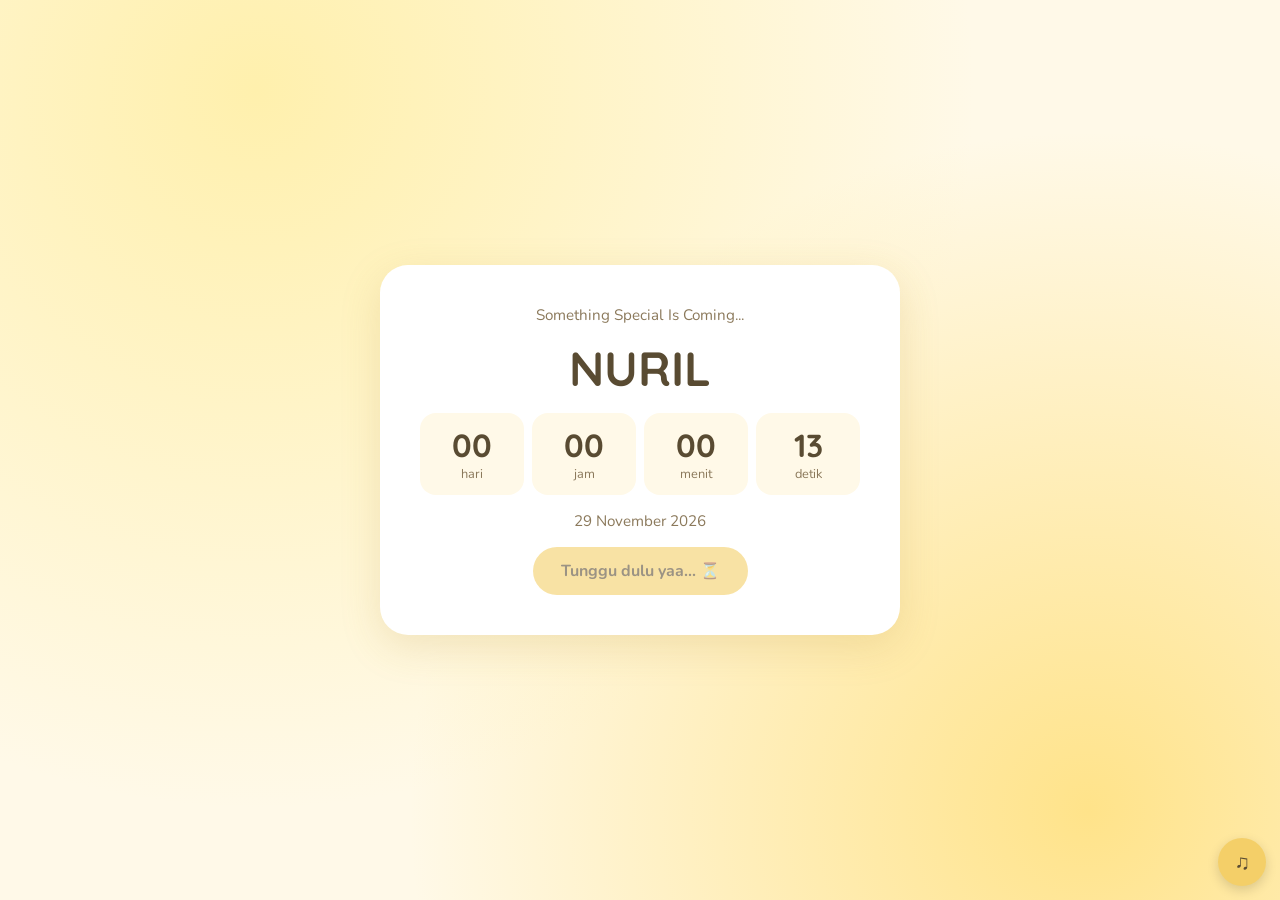
==== index.html @ 9e281577 "Add files via upload" ====
<!DOCTYPE html>
<html lang="id">
<head>
<meta charset="UTF-8">
<meta name="viewport" content="width=device-width, initial-scale=1">
<title>Birthday Website — Nuril 16th</title>
<link rel="preconnect" href="https://fonts.googleapis.com">
<link href="https://fonts.googleapis.com/css2?family=Nunito:wght@400;600;700&family=Quicksand:wght@500;700&display=swap" rel="stylesheet">
<link rel="stylesheet" href="css/style.css">
</head>
<body>
<div id="stars" aria-hidden="true"></div>

<main>
  <!-- Layar 0: countdown (hanya tampil sebelum waktu target) -->
  <section class="screen" id="countdown">
    <p class="small">Something Special Is Coming...</p>
    <h1>NURIL</h1>
    <div class="timer" role="timer" aria-live="off">
      <div><b id="t-d">00</b><span>hari</span></div>
      <div><b id="t-h">00</b><span>jam</span></div>
      <div><b id="t-m">00</b><span>menit</span></div>
      <div><b id="t-s">00</b><span>detik</span></div>
    </div>
    <p class="small" id="target-label">29 November 2026</p>
    <button class="btn" id="enter-btn" disabled>Tunggu dulu yaa... ⏳</button>
  </section>

  <!-- Card 1 -->
  <section class="screen" id="birthday">
    <h1>Happy Birthday<br>Nuril 16th<br>Yeaayyy</h1>
    <button class="btn" data-next="greet">Lanjut ✨</button>
  </section>

  <!-- Card 2 -->
  <section class="screen" id="greet">
    <p class="msg">Haii anak smanten selamat ulang tahunnn</p>
    <button class="btn" data-next="doa">Lanjut ✨</button>
  </section>

  <!-- Card 3 -->
  <section class="screen" id="doa">
    <p class="msg">ayo kita doa dulu 🤍</p>
    <label class="small" for="doa-input">Tulis doa dan harapan kamu di sini yaa...</label>
    <textarea id="doa-input" maxlength="500" rows="5" placeholder="Tulis doa kamu di sini..."></textarea>
    <p class="small"><span id="doa-count">0</span>/500</p>
    <p class="error" id="doa-error" role="alert" hidden>Doanya masih kosong nih, tulis dulu yaa 🤍</p>
    <button class="btn" id="doa-send">Aamiin, lanjut ✨</button>
  </section>

  <!-- Card 4 -->
  <section class="screen" id="aamiin">
    <p class="small">Doa kamu:</p>
    <p class="msg prayer" id="prayer-out"></p>
    <h1 class="pop">AAMIIN 🤍</h1>
    <button class="btn" data-next="candle">Lanjut ✨</button>
  </section>

  <!-- Card 5: lilin -->
  <section class="screen" id="candle">
    <p class="msg">Bantu tiup lilinnya yaa 🎂</p>
    <div class="cake" id="cake" data-step="0">
      <div class="candles">
        <div class="candle"><i class="flame"></i></div>
        <div class="candle"><i class="flame"></i></div>
        <div class="candle"><i class="flame"></i></div>
      </div>
      <div class="tier t1"></div>
      <div class="tier t2"></div>
      <div class="plate"></div>
    </div>
    <p class="msg" id="candle-done" hidden>Yeeayyy, lilinnya udah mati! 🎉</p>
    <button class="btn" id="blow-btn">Tiuppp!!! 💨</button>
    <button class="btn" id="candle-next" data-next="school" hidden>Lanjut ✨</button>
  </section>

  <!-- Card 6 -->
  <section class="screen" id="school">
    <p class="msg">semangatt yaaa sekolahnyaaa, aku seneng kamu punya mimpi jadi anak hukum, tapi aku lebih peduli semangat kamu dari pada cita cita kamu, apapun hasilnya nanti aku akan selalu dukung kamuu</p>
    <button class="btn" data-next="happy">Lanjut ✨</button>
  </section>

  <!-- Card 7 -->
  <section class="screen" id="happy">
    <p class="msg">tapi lebih dari itu, aku lebih berharap kamu bahagia di masa masa SMA ini, semoga disetiap momennya kamu selalu bahagia yaa</p>
    <button class="btn" data-next="honest">Lanjut ✨</button>
  </section>

  <!-- Card 8 -->
  <section class="screen" id="honest">
    <p class="msg">kalau nanti udh tercapai jadi orang yang jujur yaaa, jangan takut sama mereka, aku akan selalu berusaha ngelindungin orang jujur</p>
    <button class="btn" data-next="gift">Lanjut ✨</button>
  </section>

  <!-- Card 9 -->
  <section class="screen" id="gift">
    <p class="msg">kalau sempet ke albina kamu ke ibu soto yaa, aku udah nitipin hadiah buat kamuu, diambil okeee??!</p>
    <button class="btn" id="restart">Kembali ke awal ↺</button>
  </section>
</main>

<button class="music" id="music-btn" aria-pressed="false" aria-label="Putar musik">♫</button>
<audio id="bgm" src="assets/audio/bgm.mp3" loop preload="auto"></audio>
<script src="js/script.js"></script>
</body>
</html>
---- css/style.css ----
:root{--bg:#FFF9E8;--y1:#FFF0AD;--y2:#FFE38A;--card:#FFF;--text:#594B32;--text2:#8B795B;--btn:#F4CF68;--btn-h:#EABF4F}
*{box-sizing:border-box}
html,body{margin:0}
body{min-height:100vh;min-height:100svh;font-family:Nunito,system-ui,sans-serif;color:var(--text);
  background:radial-gradient(circle at 20% 10%,var(--y1),transparent 55%),radial-gradient(circle at 85% 90%,var(--y2),transparent 50%),var(--bg);
  overflow-x:hidden}
main{min-height:100vh;min-height:100svh;display:grid;place-items:center;padding:16px}
.screen{display:none;width:100%;max-width:520px;background:var(--card);border-radius:28px;padding:clamp(22px,6vw,40px);
  text-align:center;box-shadow:0 12px 40px rgba(180,140,40,.18);flex-direction:column;align-items:center;gap:16px;position:relative;z-index:1}
.screen.active{display:flex;animation:in .5s ease both}
@keyframes in{from{opacity:0;transform:translateY(10px) scale(.98)}to{opacity:1;transform:none}}
h1{font-family:Quicksand,sans-serif;font-size:clamp(2rem,9vw,3rem);margin:0;line-height:1.15}
.msg{font-size:clamp(1.05rem,4.4vw,1.3rem);line-height:1.7;margin:0;overflow-wrap:anywhere}
.small{font-size:.95rem;color:var(--text2);margin:0}
.btn{font:700 1rem Nunito,sans-serif;color:var(--text);background:var(--btn);border:0;border-radius:999px;min-height:48px;padding:12px 28px;cursor:pointer;transition:transform .15s,background .15s}
.btn:hover{background:var(--btn-h);transform:translateY(-2px)}
.btn:disabled{opacity:.6;cursor:default;transform:none}
:focus-visible{outline:3px solid var(--text);outline-offset:3px}
.timer{display:grid;grid-template-columns:repeat(4,1fr);gap:8px;width:100%}
.timer div{background:var(--bg);border-radius:16px;padding:12px 4px;display:flex;flex-direction:column}
.timer b{font:700 clamp(1.4rem,7vw,2rem) Quicksand,sans-serif}
.timer span{font-size:.8rem;color:var(--text2)}
textarea{width:100%;font:inherit;color:var(--text);background:var(--bg);border:2px solid var(--y2);border-radius:16px;padding:12px;resize:vertical}
.error{color:#a4572b;margin:0}
.prayer{max-height:35vh;overflow-y:auto;width:100%;white-space:pre-wrap}
.pop{animation:pop .7s .3s cubic-bezier(.3,1.6,.5,1) both}
@keyframes pop{from{opacity:0;transform:scale(.4)}to{opacity:1;transform:scale(1)}}
/* kue + lilin */
.cake{position:relative;width:240px;height:210px;margin:6px auto 0;display:flex;flex-direction:column;align-items:center;justify-content:flex-end}
.plate{width:240px;height:12px;border-radius:50%;background:#e9dcc0;box-shadow:0 4px 8px rgba(0,0,0,.12)}
.tier{border-radius:14px 14px 6px 6px;position:relative}
.tier::before{content:"";position:absolute;left:0;right:0;top:0;height:16px;border-radius:14px 14px 0 0;
  background:radial-gradient(circle at 12px 100%,#fff 9px,transparent 10px) 0 0/28px 100% repeat-x,#fff}
.t1{width:130px;height:52px;background:#FFC2D1;z-index:2;margin-bottom:-12px}
.t2{width:200px;height:66px;background:#FFE29A;z-index:1}
.candles{display:flex;gap:26px;margin-bottom:-4px;z-index:3;height:52px;align-items:flex-end}
.candle{width:9px;height:34px;background:repeating-linear-gradient(135deg,#8ED1FC 0 6px,#fff 6px 12px);border-radius:3px;position:relative}
.flame{position:absolute;left:50%;bottom:100%;width:14px;height:24px;margin-left:-7px;margin-bottom:2px;
  background:radial-gradient(ellipse at 50% 75%,#fff7c8 0 25%,#ffc928 55%,#ff8a1f 100%);
  border-radius:50% 50% 50% 50%/65% 65% 35% 35%;transform-origin:50% 100%;
  box-shadow:0 0 12px 4px rgba(255,190,50,.55);
  animation:flick .45s ease-in-out infinite alternate;transition:scale .3s,opacity .5s}
.candle:nth-child(2) .flame{animation-delay:-.15s}
.candle:nth-child(3) .flame{animation-delay:-.3s}
@keyframes flick{from{transform:rotate(calc(var(--tilt,0deg) - 5deg)) scaleY(.95)}to{transform:rotate(calc(var(--tilt,0deg) + 5deg)) scaleY(1.12)}}
/* tiap tiupan: api miring/mengecil */
.cake[data-step="1"]{--tilt:22deg}
.cake[data-step="2"]{--tilt:-24deg}
.cake[data-step="3"]{--tilt:28deg}
.cake[data-step="4"]{--tilt:-30deg}
.cake[data-step="5"]{--tilt:32deg}
.cake[data-step="6"]{--tilt:-34deg}
.cake[data-step="3"] .flame,.cake[data-step="4"] .flame{scale:.8}
.cake[data-step="5"] .flame{scale:.6}
.cake[data-step="6"] .flame{scale:.4}
.cake.out .flame{animation:none;opacity:0;scale:.1}
.cake.out .candle::after{content:"~";position:absolute;left:50%;bottom:110%;color:#aaa;font-size:1.4rem;animation:smoke 1.6s ease-out both}
@keyframes smoke{from{opacity:.9;transform:translate(-50%,0)}to{opacity:0;transform:translate(-50%,-34px)}}
/* bintang */
#stars{position:fixed;inset:0;pointer-events:none;overflow:hidden;z-index:0}
.star{position:absolute;top:-40px;line-height:1;text-shadow:0 0 4px #fff,0 0 10px rgba(233,185,73,.9);animation:fall linear infinite}
.confetti{position:absolute;top:-50px;border-radius:2px;box-shadow:0 1px 2px rgba(0,0,0,.15);animation:fall linear infinite,sway 2s ease-in-out infinite alternate}
@keyframes sway{from{margin-left:-14px}to{margin-left:14px}}
@keyframes fall{to{transform:translateY(110vh) rotate(540deg)}}
.music{position:fixed;right:14px;bottom:14px;width:48px;height:48px;border-radius:50%;border:0;background:var(--btn);color:var(--text);font-size:1.3rem;cursor:pointer;z-index:5;box-shadow:0 4px 12px rgba(0,0,0,.15)}
.music[aria-pressed="true"]{background:var(--btn-h)}
@media (prefers-reduced-motion:reduce){.screen.active,.pop,.flame{animation:none!important}.btn{transition:none}}
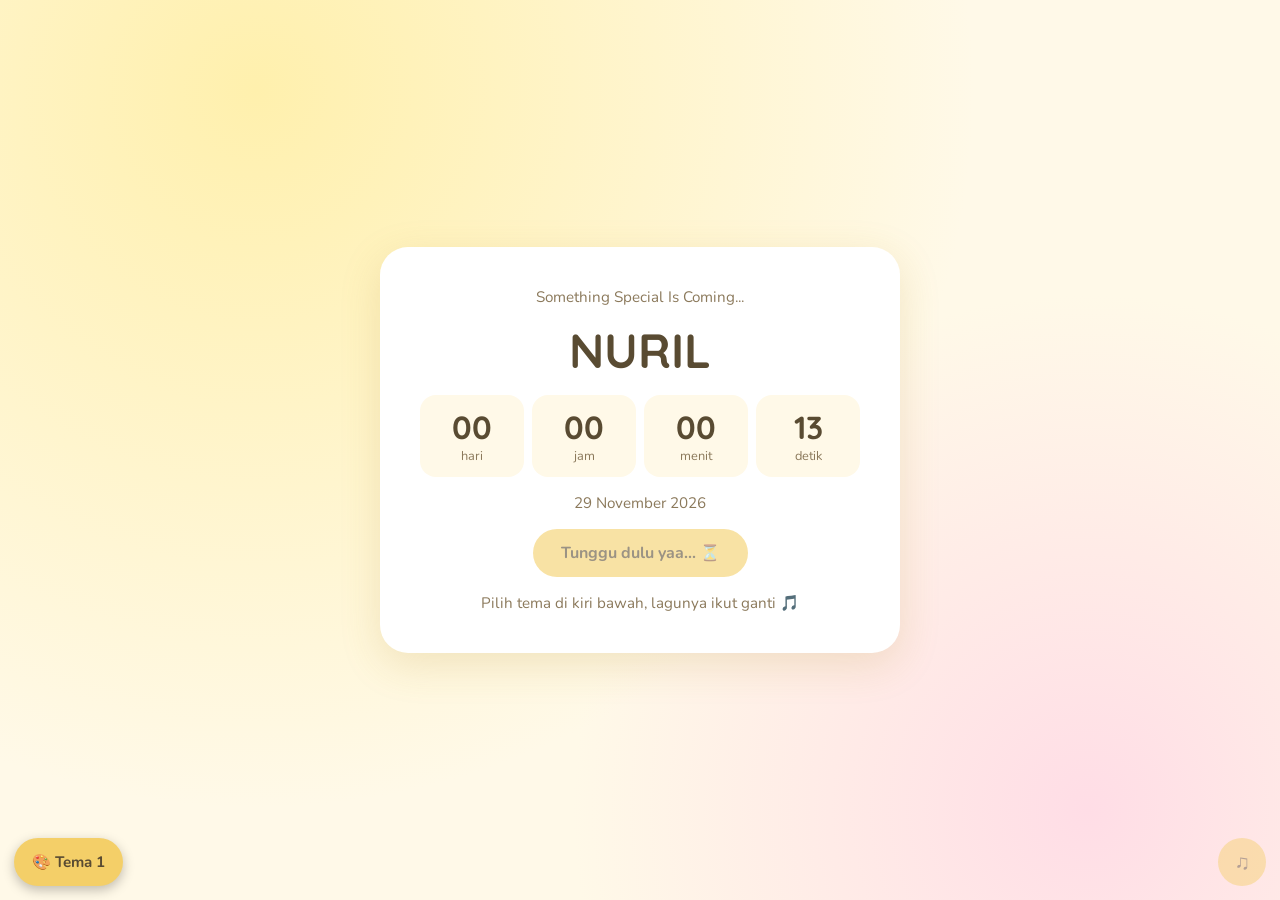
==== commit 6a7f823c: "Add files via upload" ====
--- a/index.html
+++ b/index.html
@@ -8,7 +8,7 @@
 <link href="https://fonts.googleapis.com/css2?family=Nunito:wght@400;600;700&family=Quicksand:wght@500;700&display=swap" rel="stylesheet">
 <link rel="stylesheet" href="css/style.css">
 </head>
-<body>
+<body data-theme="1">
 <div id="stars" aria-hidden="true"></div>
 
 <main>
@@ -24,6 +24,7 @@
     </div>
     <p class="small" id="target-label">29 November 2026</p>
     <button class="btn" id="enter-btn" disabled>Tunggu dulu yaa... ⏳</button>
+    <p class="small">Pilih tema di kiri bawah, lagunya ikut ganti 🎵</p>
   </section>
 
   <!-- Card 1 -->
@@ -94,13 +95,20 @@
 
   <!-- Card 9 -->
   <section class="screen" id="gift">
-    <p class="msg">kalau sempet ke albina kamu ke ibu soto yaa, aku udah nitipin hadiah buat kamuu, diambil okeee??!</p>
+    <p class="msg">kalau sempet ke albina kamu ke ibu soto yaa, aku udah nitipin</p>
+    <button class="btn" data-next="gift2">Lanjut ✨</button>
+  </section>
+
+  <!-- Card 10 -->
+  <section class="screen" id="gift2">
+    <p class="msg">aku takut sibuk nanti, makanya aku titipin aja hehehe, diambil okeee??!</p>
     <button class="btn" id="restart">Kembali ke awal ↺</button>
   </section>
 </main>
 
-<button class="music" id="music-btn" aria-pressed="false" aria-label="Putar musik">♫</button>
-<audio id="bgm" src="assets/audio/bgm.mp3" loop preload="auto"></audio>
+<button class="theme" id="theme-btn" aria-label="Ganti tema (sekarang: kuning pastel)">🎨 Tema 1</button>
+<button class="music" id="music-btn" aria-pressed="false" aria-label="Putar musik" disabled>♫</button>
+<audio id="bgm" src="assets/audio/bgm1.mp3" loop preload="auto"></audio>
 <script src="js/script.js"></script>
 </body>
 </html>
--- a/css/style.css
+++ b/css/style.css
@@ -1,18 +1,19 @@
-:root{--bg:#FFF9E8;--y1:#FFF0AD;--y2:#FFE38A;--card:#FFF;--text:#594B32;--text2:#8B795B;--btn:#F4CF68;--btn-h:#EABF4F}
-*{box-sizing:border-box}
+:root,body[data-theme="1"]{--bg:#FFF9E8;--g1:#FFF0AD;--g2:#FFDDE6;--g2-stop:38%;--card:#FFFFFF;--text:#594B32;--text2:#8B795B;--btn:#F4CF68;--btn-h:#EABF4F;--btn-text:#594B32;--accent:#FBD0DC;--err:#a4572b;--shadow:rgba(180,140,40,.18)}
+body[data-theme="2"]{--g2-stop:55%;--bg:#D8C4EE;--g1:#BFA2E0;--g2:#F4B6D2;--card:#F6EEFC;--text:#3B2457;--text2:#6A4F8C;--btn:#B58BE0;--btn-h:#A273D6;--btn-text:#2E1A47;--accent:#F7A8C8;--err:#9b2c5f;--shadow:rgba(90,50,140,.25)}
+body[data-theme="3"]{--g2-stop:60%;--bg:#6F0F14;--g1:#97121A;--g2:#3F0A0E;--card:#560B12;--box:#6B1119;--text:#FBE6E0;--text2:#E8B0A8;--btn:#F3D9D2;--btn-h:#E6BDB3;--btn-text:#5A0A10;--accent:#8E1A22;--err:#FFB0A8;--shadow:rgba(20,0,2,.55)}*{box-sizing:border-box}
 html,body{margin:0}
 body{min-height:100vh;min-height:100svh;font-family:Nunito,system-ui,sans-serif;color:var(--text);
-  background:radial-gradient(circle at 20% 10%,var(--y1),transparent 55%),radial-gradient(circle at 85% 90%,var(--y2),transparent 50%),var(--bg);
-  overflow-x:hidden}
+  background:radial-gradient(circle at 20% 10%,var(--g1),transparent 55%),radial-gradient(circle at 85% 90%,var(--g2),transparent var(--g2-stop,55%)),var(--bg);
+  overflow-x:hidden;transition:background-color .5s}
 main{min-height:100vh;min-height:100svh;display:grid;place-items:center;padding:16px}
 .screen{display:none;width:100%;max-width:520px;background:var(--card);border-radius:28px;padding:clamp(22px,6vw,40px);
-  text-align:center;box-shadow:0 12px 40px rgba(180,140,40,.18);flex-direction:column;align-items:center;gap:16px;position:relative;z-index:1}
+  text-align:center;box-shadow:0 12px 40px var(--shadow);flex-direction:column;align-items:center;gap:16px;position:relative;z-index:1}
 .screen.active{display:flex;animation:in .5s ease both}
 @keyframes in{from{opacity:0;transform:translateY(10px) scale(.98)}to{opacity:1;transform:none}}
 h1{font-family:Quicksand,sans-serif;font-size:clamp(2rem,9vw,3rem);margin:0;line-height:1.15}
 .msg{font-size:clamp(1.05rem,4.4vw,1.3rem);line-height:1.7;margin:0;overflow-wrap:anywhere}
 .small{font-size:.95rem;color:var(--text2);margin:0}
-.btn{font:700 1rem Nunito,sans-serif;color:var(--text);background:var(--btn);border:0;border-radius:999px;min-height:48px;padding:12px 28px;cursor:pointer;transition:transform .15s,background .15s}
+.btn{font:700 1rem Nunito,sans-serif;color:var(--btn-text);background:var(--btn);border:0;border-radius:999px;min-height:48px;padding:12px 28px;cursor:pointer;transition:transform .15s,background .15s}
 .btn:hover{background:var(--btn-h);transform:translateY(-2px)}
 .btn:disabled{opacity:.6;cursor:default;transform:none}
 :focus-visible{outline:3px solid var(--text);outline-offset:3px}
@@ -20,8 +21,8 @@
 .timer div{background:var(--bg);border-radius:16px;padding:12px 4px;display:flex;flex-direction:column}
 .timer b{font:700 clamp(1.4rem,7vw,2rem) Quicksand,sans-serif}
 .timer span{font-size:.8rem;color:var(--text2)}
-textarea{width:100%;font:inherit;color:var(--text);background:var(--bg);border:2px solid var(--y2);border-radius:16px;padding:12px;resize:vertical}
-.error{color:#a4572b;margin:0}
+textarea{width:100%;font:inherit;color:var(--text);background:var(--bg);border:2px solid var(--accent);border-radius:16px;padding:12px;resize:vertical}
+.error{color:var(--err);margin:0}
 .prayer{max-height:35vh;overflow-y:auto;width:100%;white-space:pre-wrap}
 .pop{animation:pop .7s .3s cubic-bezier(.3,1.6,.5,1) both}
 @keyframes pop{from{opacity:0;transform:scale(.4)}to{opacity:1;transform:scale(1)}}
@@ -62,7 +63,11 @@
 .confetti{position:absolute;top:-50px;border-radius:2px;box-shadow:0 1px 2px rgba(0,0,0,.15);animation:fall linear infinite,sway 2s ease-in-out infinite alternate}
 @keyframes sway{from{margin-left:-14px}to{margin-left:14px}}
 @keyframes fall{to{transform:translateY(110vh) rotate(540deg)}}
-.music{position:fixed;right:14px;bottom:14px;width:48px;height:48px;border-radius:50%;border:0;background:var(--btn);color:var(--text);font-size:1.3rem;cursor:pointer;z-index:5;box-shadow:0 4px 12px rgba(0,0,0,.15)}
+.music,.theme{position:fixed;bottom:14px;width:48px;height:48px;border-radius:50%;border:0;background:var(--btn);color:var(--btn-text);font-size:1.3rem;cursor:pointer;z-index:5;box-shadow:0 4px 12px rgba(0,0,0,.25)}
+.music{right:14px}
+.theme{left:14px;width:auto;padding:0 18px;border-radius:999px;font:700 .95rem Nunito,sans-serif;cursor:pointer;display:flex;align-items:center;gap:6px}
 .music[aria-pressed="true"]{background:var(--btn-h)}
 @media (prefers-reduced-motion:reduce){.screen.active,.pop,.flame{animation:none!important}.btn{transition:none}}
 
+
+.music:disabled{opacity:.45;cursor:not-allowed;box-shadow:none}
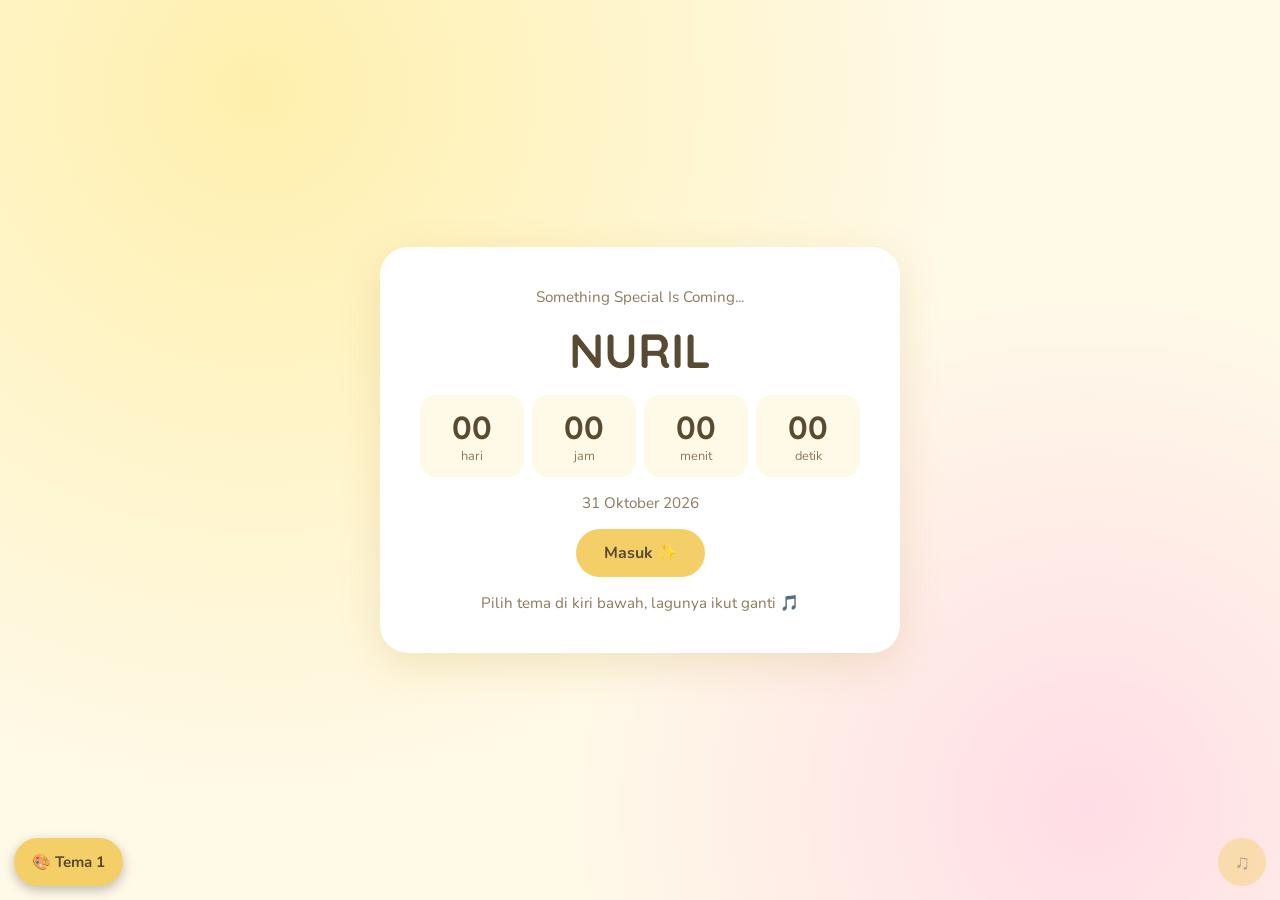
==== commit e92a64b3: "Add files via upload" ====
--- a/index.html
+++ b/index.html
@@ -22,7 +22,7 @@
       <div><b id="t-m">00</b><span>menit</span></div>
       <div><b id="t-s">00</b><span>detik</span></div>
     </div>
-    <p class="small" id="target-label">29 November 2026</p>
+    <p class="small" id="target-label">31 Oktober 2026</p>
     <button class="btn" id="enter-btn" disabled>Tunggu dulu yaa... ⏳</button>
     <p class="small">Pilih tema di kiri bawah, lagunya ikut ganti 🎵</p>
   </section>
--- a/css/style.css
+++ b/css/style.css
@@ -1,6 +1,7 @@
 :root,body[data-theme="1"]{--bg:#FFF9E8;--g1:#FFF0AD;--g2:#FFDDE6;--g2-stop:38%;--card:#FFFFFF;--text:#594B32;--text2:#8B795B;--btn:#F4CF68;--btn-h:#EABF4F;--btn-text:#594B32;--accent:#FBD0DC;--err:#a4572b;--shadow:rgba(180,140,40,.18)}
 body[data-theme="2"]{--g2-stop:55%;--bg:#D8C4EE;--g1:#BFA2E0;--g2:#F4B6D2;--card:#F6EEFC;--text:#3B2457;--text2:#6A4F8C;--btn:#B58BE0;--btn-h:#A273D6;--btn-text:#2E1A47;--accent:#F7A8C8;--err:#9b2c5f;--shadow:rgba(90,50,140,.25)}
 body[data-theme="3"]{--g2-stop:60%;--bg:#6F0F14;--g1:#97121A;--g2:#3F0A0E;--card:#560B12;--box:#6B1119;--text:#FBE6E0;--text2:#E8B0A8;--btn:#F3D9D2;--btn-h:#E6BDB3;--btn-text:#5A0A10;--accent:#8E1A22;--err:#FFB0A8;--shadow:rgba(20,0,2,.55)}*{box-sizing:border-box}
+*{box-sizing:border-box}
 html,body{margin:0}
 body{min-height:100vh;min-height:100svh;font-family:Nunito,system-ui,sans-serif;color:var(--text);
   background:radial-gradient(circle at 20% 10%,var(--g1),transparent 55%),radial-gradient(circle at 85% 90%,var(--g2),transparent var(--g2-stop,55%)),var(--bg);
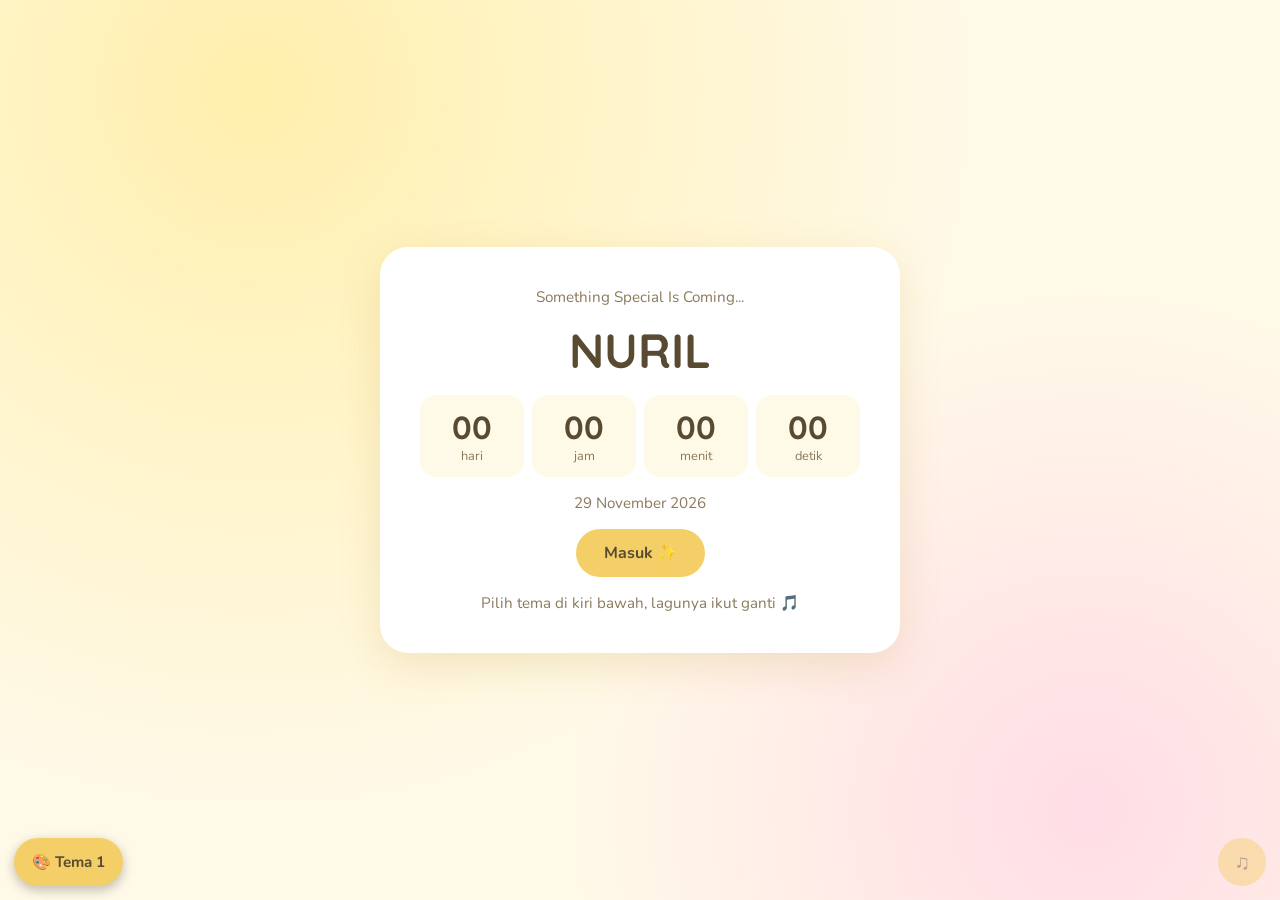
==== commit 3174536b: "Add files via upload" ====
--- a/index.html
+++ b/index.html
@@ -22,7 +22,7 @@
       <div><b id="t-m">00</b><span>menit</span></div>
       <div><b id="t-s">00</b><span>detik</span></div>
     </div>
-    <p class="small" id="target-label">31 Oktober 2026</p>
+    <p class="small" id="target-label">29 November 2026</p>
     <button class="btn" id="enter-btn" disabled>Tunggu dulu yaa... ⏳</button>
     <p class="small">Pilih tema di kiri bawah, lagunya ikut ganti 🎵</p>
   </section>
@@ -95,13 +95,8 @@
 
   <!-- Card 9 -->
   <section class="screen" id="gift">
-    <p class="msg">kalau sempet ke albina kamu ke ibu soto yaa, aku udah nitipin</p>
-    <button class="btn" data-next="gift2">Lanjut ✨</button>
-  </section>
-
-  <!-- Card 10 -->
-  <section class="screen" id="gift2">
-    <p class="msg">aku takut sibuk nanti, makanya aku titipin aja hehehe, diambil okeee??!</p>
+    <p class="msg">Semoga kamu sukaa web buatan aku iniii
+      <br>See you later!</p>
     <button class="btn" id="restart">Kembali ke awal ↺</button>
   </section>
 </main>
--- a/css/style.css
+++ b/css/style.css
@@ -1,8 +1,6 @@
 :root,body[data-theme="1"]{--bg:#FFF9E8;--g1:#FFF0AD;--g2:#FFDDE6;--g2-stop:38%;--card:#FFFFFF;--text:#594B32;--text2:#8B795B;--btn:#F4CF68;--btn-h:#EABF4F;--btn-text:#594B32;--accent:#FBD0DC;--err:#a4572b;--shadow:rgba(180,140,40,.18)}
 body[data-theme="2"]{--g2-stop:55%;--bg:#D8C4EE;--g1:#BFA2E0;--g2:#F4B6D2;--card:#F6EEFC;--text:#3B2457;--text2:#6A4F8C;--btn:#B58BE0;--btn-h:#A273D6;--btn-text:#2E1A47;--accent:#F7A8C8;--err:#9b2c5f;--shadow:rgba(90,50,140,.25)}
-body[data-theme="3"]{--g2-stop:60%;--bg:#6F0F14;--g1:#97121A;--g2:#3F0A0E;--card:#560B12;--box:#6B1119;--text:#FBE6E0;--text2:#E8B0A8;--btn:#F3D9D2;--btn-h:#E6BDB3;--btn-text:#5A0A10;--accent:#8E1A22;--err:#FFB0A8;--shadow:rgba(20,0,2,.55)}*{box-sizing:border-box}
-*{box-sizing:border-box}
-html,body{margin:0}
+body[data-theme="3"]{--g2-stop:60%;--bg:#6F0F14;--g1:#97121A;--g2:#3F0A0E;--card:#560B12;--box:#6B1119;--text:#FBE6E0;--text2:#E8B0A8;--btn:#F3D9D2;--btn-h:#E6BDB3;--btn-text:#5A0A10;--accent:#8E1A22;--err:#FFB0A8;--shadow:rgba(20,0,2,.55)}*{box-sizing:border-box}html,body{margin:0}
 body{min-height:100vh;min-height:100svh;font-family:Nunito,system-ui,sans-serif;color:var(--text);
   background:radial-gradient(circle at 20% 10%,var(--g1),transparent 55%),radial-gradient(circle at 85% 90%,var(--g2),transparent var(--g2-stop,55%)),var(--bg);
   overflow-x:hidden;transition:background-color .5s}
